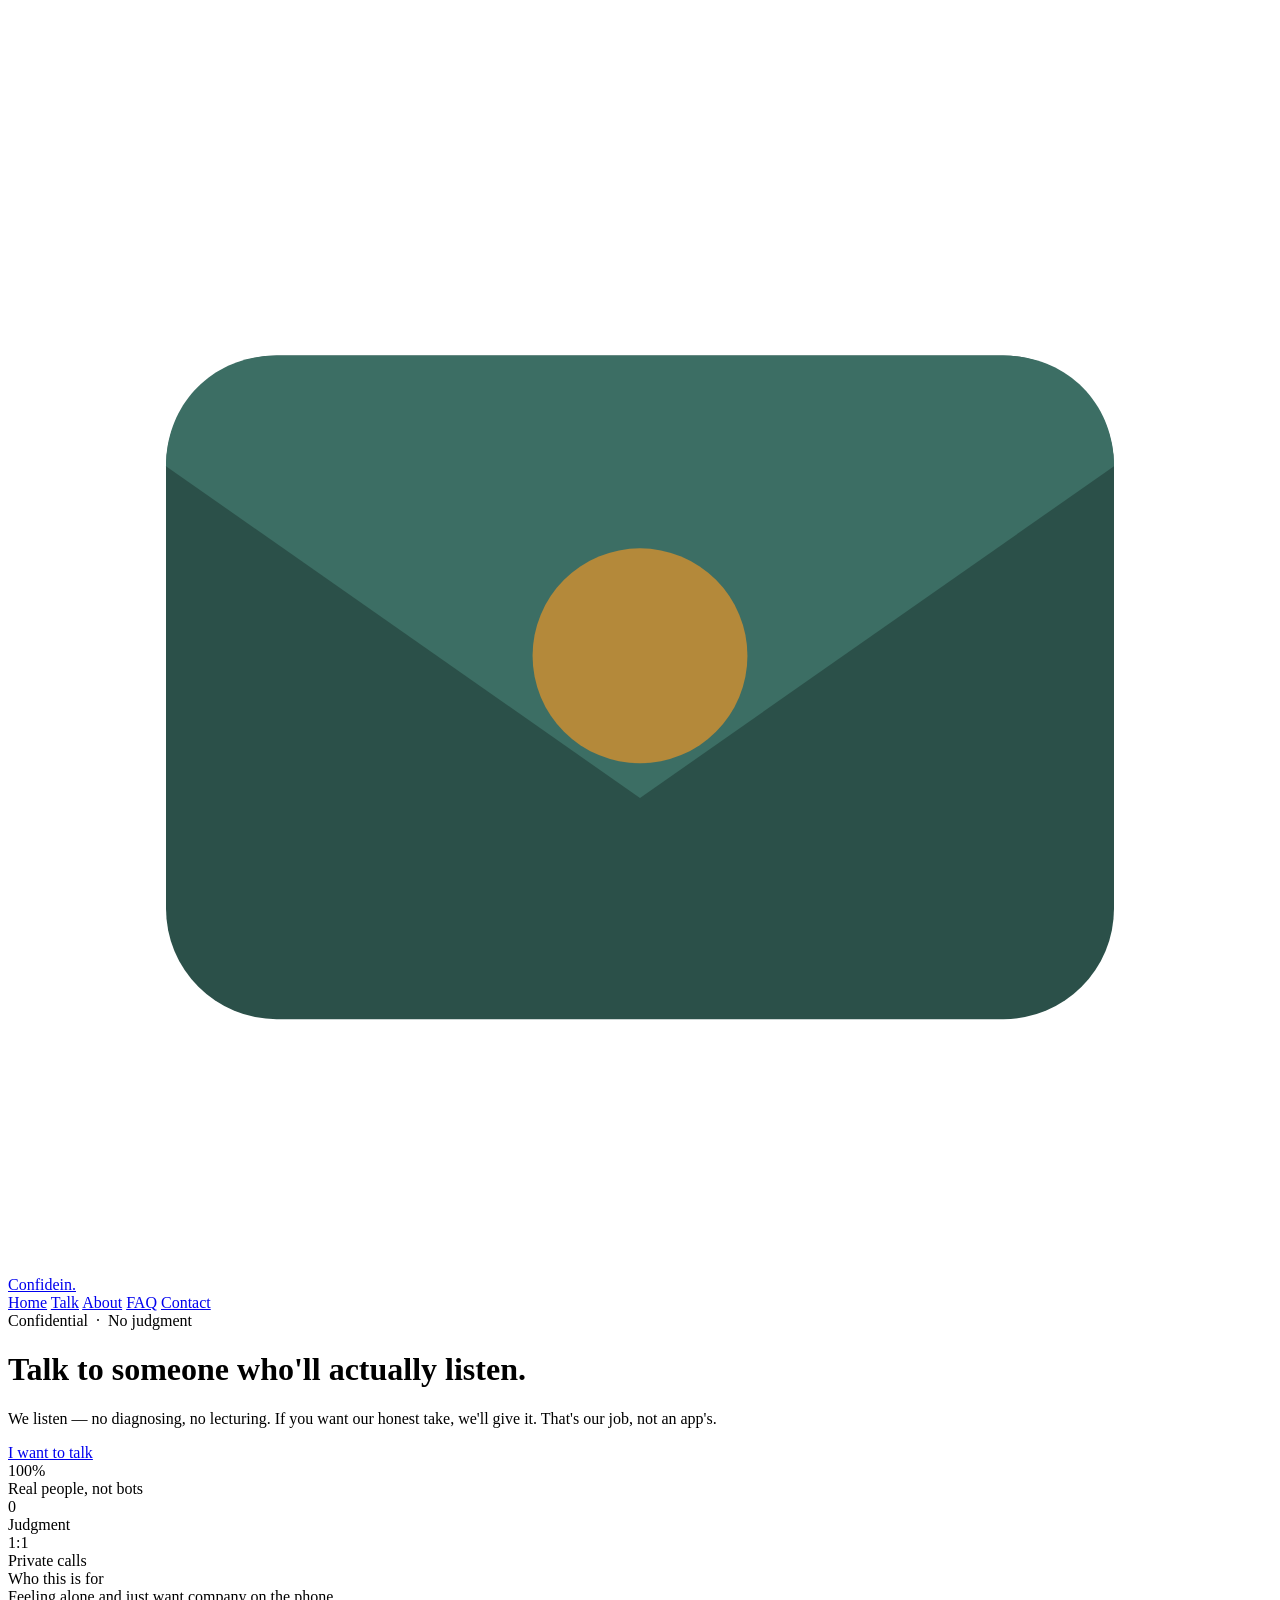
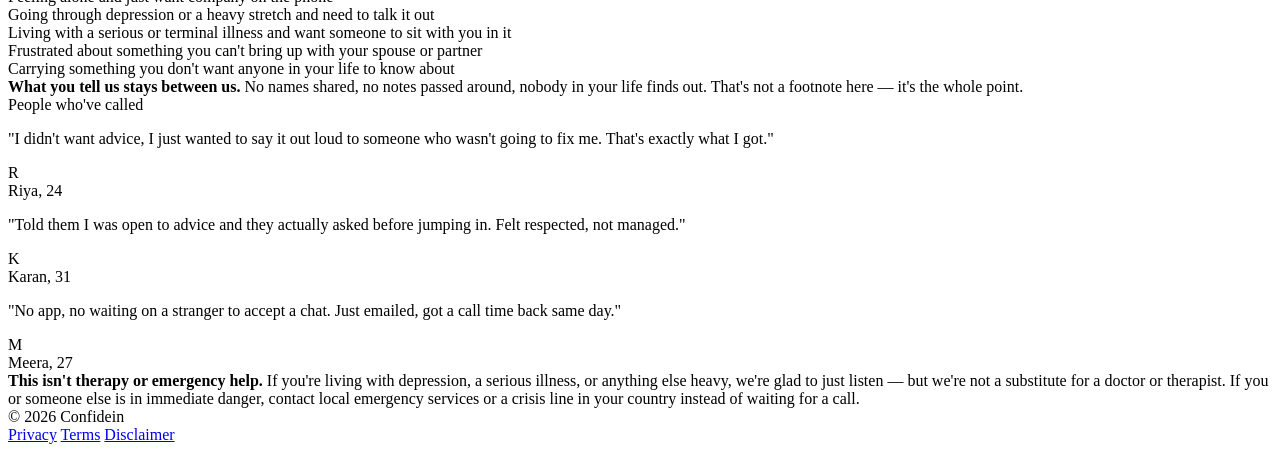
==== index.html @ 50010233 "Add files via upload" ====
<!DOCTYPE html>
<html lang="en">
<head>
  <meta charset="UTF-8">
  <meta name="viewport" content="width=device-width, initial-scale=1">
  <title>Confidein — Talk to someone who'll listen</title>
  <meta name="description" content="A real-person listening service. No bots, no matching apps — reach out and we'll schedule a private call. No judgment, and honest advice only if you ask for it.">
  <link rel="canonical" href="https://anirban32129.github.io/Confidein/">
  <link rel="icon" type="image/svg+xml" href="favicon.svg">
  <link rel="stylesheet" href="css/style.css">
</head>
<body>
<div class="site-shell">

  <header class="site-header">
    <div class="wrap-inner">
      <a href="index.html" class="brand"><svg class="brand-mark" viewBox="0 0 40 40" xmlns="http://www.w3.org/2000/svg" aria-hidden="true"><rect x="5" y="11" width="30" height="21" rx="3.5" fill="#2b5049"/><path d="M5 14.5 L20 25 L35 14.5 L35 14.5 C35 12.5 33.5 11 31.5 11 L8.5 11 C6.5 11 5 12.5 5 14.5 Z" fill="#3c6e64"/><circle class="mark-spark" cx="20" cy="20.5" r="3.4" fill="#b4893a"/></svg><span class="brand-word">Confidein<span>.</span></span></a>
      <nav>
        <a href="index.html" class="active">Home</a>
        <a href="talk.html">Talk</a>
        <a href="about.html">About</a>
        <a href="faq.html">FAQ</a>
        <a href="contact.html">Contact</a>
      </nav>
    </div>
  </header>

  <main>
    <div class="page">
      <div class="hero">
        <div class="eyebrow">Confidential &nbsp;·&nbsp; No judgment</div>
        <h1>Talk to someone who'll actually listen.</h1>
        <p>We listen — no diagnosing, no lecturing. If you want our honest take, we'll give it. That's our job, not an app's.</p>
        <a class="primary-btn" href="talk.html">I want to talk</a>
      </div>

      <div class="trust-strip">
        <div class="trust-item"><div class="n">100%</div><div class="l">Real people, not bots</div></div>
        <div class="trust-item"><div class="n">0</div><div class="l">Judgment</div></div>
        <div class="trust-item"><div class="n">1:1</div><div class="l">Private calls</div></div>
      </div>

      <div class="who-for">
        <div class="testi-label">Who this is for</div>
        <div class="who-grid">
          <div class="who-item">Feeling alone and just want company on the phone</div>
          <div class="who-item">Going through depression or a heavy stretch and need to talk it out</div>
          <div class="who-item">Living with a serious or terminal illness and want someone to sit with you in it</div>
          <div class="who-item">Frustrated about something you can't bring up with your spouse or partner</div>
          <div class="who-item">Carrying something you don't want anyone in your life to know about</div>
        </div>
      </div>

      <div class="confidential-block">
        <b>What you tell us stays between us.</b> No names shared, no notes passed around, nobody in your life finds out. That's not a footnote here — it's the whole point.
      </div>

      <div class="testimonials">
        <div class="testi-label">People who've called</div>
        <div class="testi-card">
          <p>"I didn't want advice, I just wanted to say it out loud to someone who wasn't going to fix me. That's exactly what I got."</p>
          <div class="who"><div class="avatar">R</div><div class="name">Riya, 24</div></div>
        </div>
        <div class="testi-card">
          <p>"Told them I was open to advice and they actually asked before jumping in. Felt respected, not managed."</p>
          <div class="who"><div class="avatar">K</div><div class="name">Karan, 31</div></div>
        </div>
        <div class="testi-card">
          <p>"No app, no waiting on a stranger to accept a chat. Just emailed, got a call time back same day."</p>
          <div class="who"><div class="avatar">M</div><div class="name">Meera, 27</div></div>
        </div>
      </div>

      <div class="safety-note">
        <b>This isn't therapy or emergency help.</b> If you're living with depression, a serious illness, or anything else heavy, we're glad to just listen — but we're not a substitute for a doctor or therapist. If you or someone else is in immediate danger, contact local emergency services or a crisis line in your country instead of waiting for a call.
      </div>
    </div>
  </main>

  <footer class="site-footer">
    <div class="wrap-inner">
      <span>&copy; 2026 Confidein</span>
      <nav>
        <a href="privacy.html">Privacy</a>
        <a href="terms.html">Terms</a>
        <a href="disclaimer.html">Disclaimer</a>
      </nav>
    </div>
  </footer>

</div>
</body>
</html>
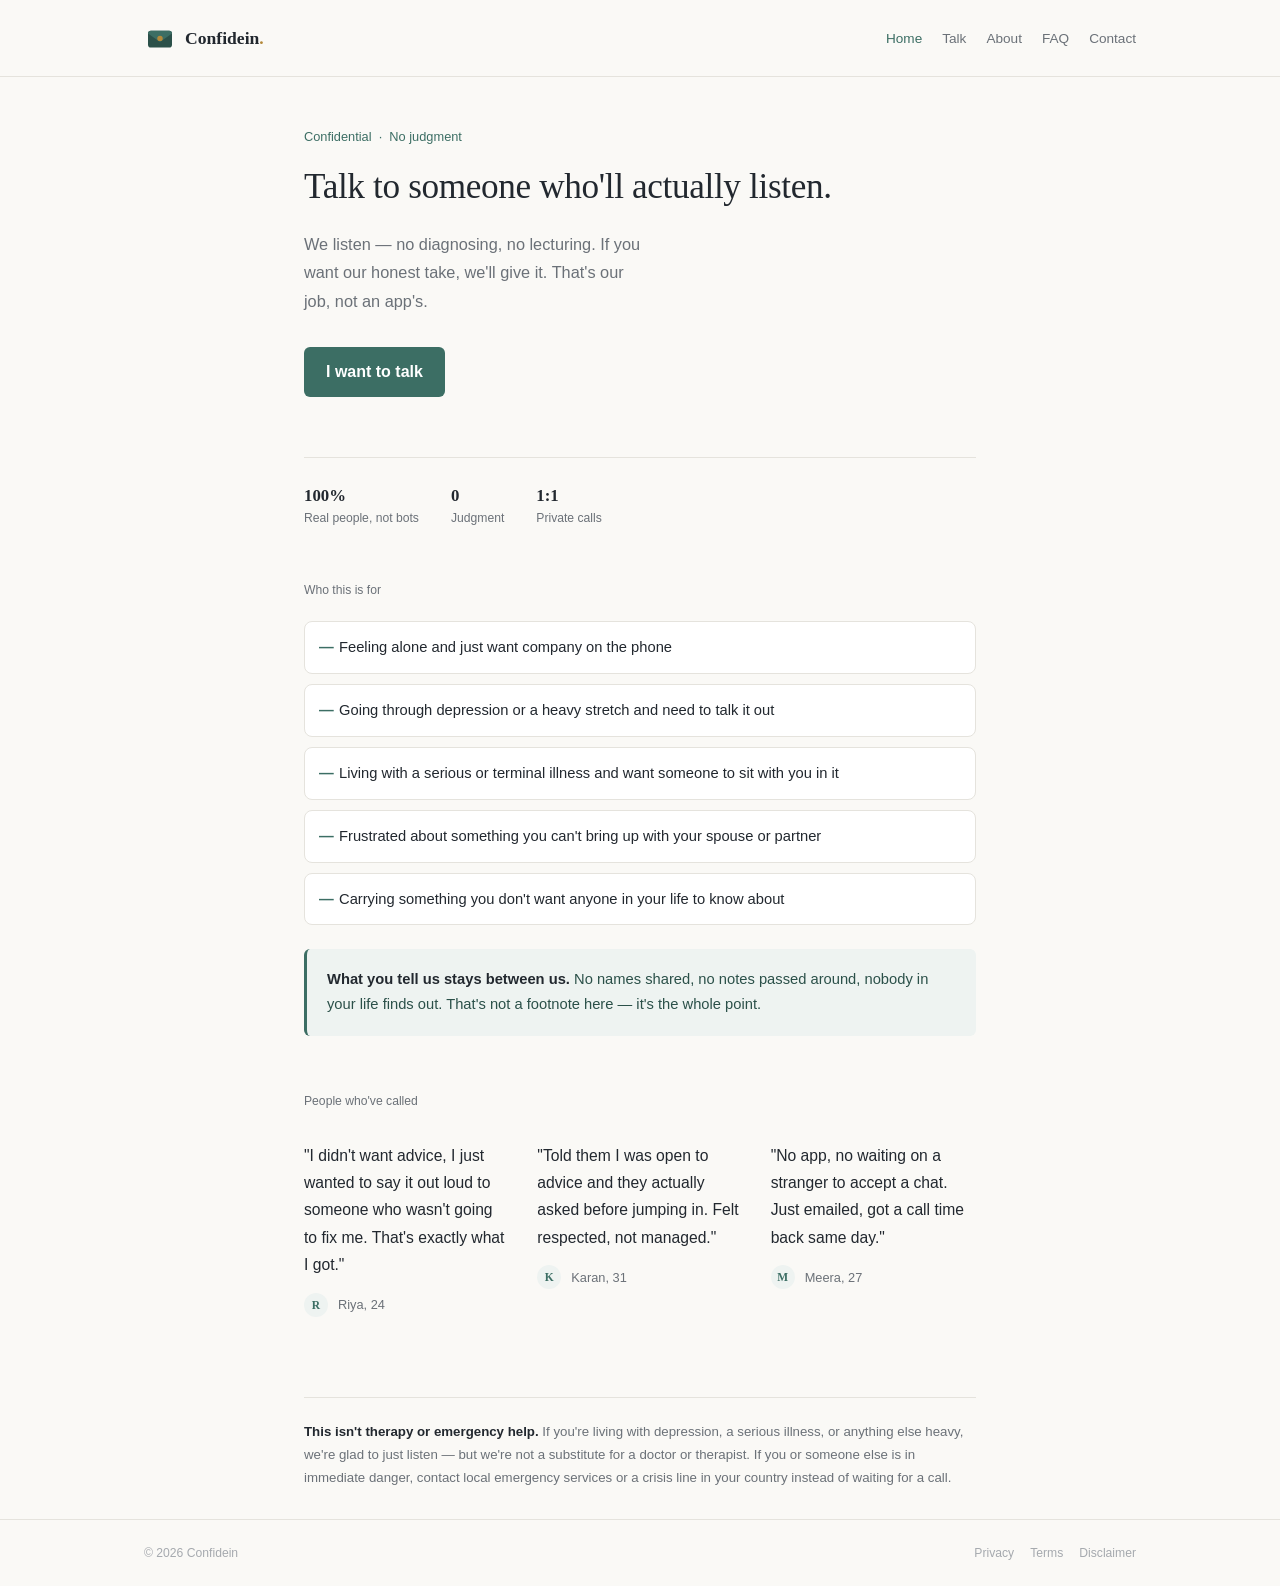
==== commit 7ca44068: "Replace website files" ====
--- a/index.html
+++ b/index.html
@@ -7,7 +7,7 @@
   <meta name="description" content="A real-person listening service. No bots, no matching apps — reach out and we'll schedule a private call. No judgment, and honest advice only if you ask for it.">
   <link rel="canonical" href="https://anirban32129.github.io/Confidein/">
   <link rel="icon" type="image/svg+xml" href="favicon.svg">
-  <link rel="stylesheet" href="css/style.css">
+  <link rel="stylesheet" href="style.css">
 </head>
 <body>
 <div class="site-shell">
--- a/style.css
+++ b/style.css
@@ -0,0 +1,279 @@
+@import url('https://fonts.googleapis.com/css2?family=Lora:wght@500;600&family=Inter:wght@400;500;600&display=swap');
+
+:root{
+  --bg:#faf9f6;
+  --surface:#ffffff;
+  --border:#e5e3dd;
+  --ink:#22282f;
+  --muted:#6b7178;
+  --primary:#3c6e64;
+  --primary-dark:#2b5049;
+  --primary-tint:#eef3f1;
+}
+*{box-sizing:border-box; margin:0; padding:0;}
+body{
+  background:var(--bg);
+  color:var(--ink);
+  font-family:'Inter', sans-serif;
+  min-height:100vh;
+  -webkit-font-smoothing:antialiased;
+}
+h1,h2,h3{ font-family:'Lora', serif; font-weight:500; letter-spacing:-0.01em; color:var(--ink); }
+a{ color:inherit; }
+
+.site-shell{
+  width:100%;
+  background:var(--bg);
+  min-height:100vh;
+  display:flex;
+  flex-direction:column;
+}
+
+.wrap-inner{ max-width:720px; margin:0 auto; padding:0 24px; }
+
+@media (min-width:900px){
+  .wrap-inner, .page{ max-width:1040px; }
+  .who-grid{ display:grid; grid-template-columns:1fr 1fr; gap:12px; }
+  .testimonials{ display:grid; grid-template-columns:repeat(3,1fr); gap:28px; }
+  .testimonials .testi-label{ grid-column:1 / -1; margin-bottom:6px; }
+  .testi-card{ margin-bottom:0; }
+  .hero p{ max-width:52ch; }
+  .content{ max-width:820px; }
+}
+
+/* ---- site header ---- */
+.site-header{ border-bottom:1px solid var(--border); }
+.site-header .wrap-inner{
+  display:flex; align-items:center; justify-content:space-between;
+  padding:22px 24px; flex-wrap:wrap; gap:10px;
+}
+.site-header .brand{ display:flex; align-items:center; gap:9px; font-family:'Lora', serif; font-weight:600; font-size:1.1rem; text-decoration:none; }
+.site-header .brand .brand-mark{ width:32px; height:32px; flex-shrink:0; }
+.brand-mark .mark-spark{
+  transform-box: fill-box;
+  transform-origin: center;
+  animation: sparkPulse 2.4s ease-in-out infinite;
+}
+@keyframes sparkPulse{
+  0%, 100%{ transform:scale(1); opacity:1; }
+  50%{ transform:scale(1.45); opacity:.6; }
+}
+@media (prefers-reduced-motion: reduce){
+  .brand-mark .mark-spark{ animation:none; }
+}
+.site-header .brand-word span{ color:#b4893a; }
+.site-header nav{ display:flex; gap:20px; flex-wrap:wrap; }
+.site-header nav a{ font-size:.85rem; color:var(--muted); text-decoration:none; }
+.site-header nav a:hover, .site-header nav a.active{ color:var(--primary); }
+
+/* ---- main ---- */
+main{ flex:1; }
+.page{ max-width:720px; margin:0 auto; padding:44px 24px 30px; }
+
+/* hero */
+.hero{ padding:8px 0 4px; }
+.eyebrow{ font-size:.8rem; font-weight:500; color:var(--primary); margin-bottom:20px; }
+.hero h1{ font-size:2.2rem; line-height:1.3; margin-bottom:20px; }
+.hero p{ color:var(--muted); font-size:1.02rem; line-height:1.75; max-width:38ch; }
+
+.primary-btn{
+  display:inline-block; margin-top:32px; background:var(--primary); color:#fff; border:none;
+  border-radius:6px; padding:16px 22px; font-size:1rem; font-weight:600; cursor:pointer; font-family:inherit;
+  text-decoration:none; transition:background .15s ease;
+}
+.primary-btn:hover{ background:var(--primary-dark); }
+
+/* trust strip */
+.trust-strip{ display:flex; gap:32px; margin-top:56px; padding-top:28px; border-top:1px solid var(--border); flex-wrap:wrap; }
+.trust-item .n{ font-family:'Lora', serif; font-weight:600; font-size:1.05rem; }
+.trust-item .l{ font-size:.76rem; color:var(--muted); margin-top:4px; line-height:1.4; }
+
+/* who this is for */
+.who-for{ margin-top:56px; }
+.who-grid{ display:flex; flex-direction:column; gap:10px; }
+.who-item{
+  background:var(--surface); border:1px solid var(--border); border-radius:8px;
+  padding:14px 16px; font-size:.92rem; line-height:1.55; color:var(--ink);
+  position:relative; padding-left:34px;
+}
+.who-item::before{
+  content:"—"; position:absolute; left:14px; color:var(--primary); font-weight:600;
+}
+
+/* confidentiality emphasis */
+.confidential-block{
+  margin-top:24px; background:var(--primary-tint); border-left:3px solid var(--primary);
+  border-radius:6px; padding:18px 20px; font-size:.92rem; color:var(--primary-dark); line-height:1.7;
+}
+.confidential-block b{ color:var(--ink); }
+
+/* testimonials */
+.testimonials{ margin-top:58px; }
+.testi-label{ font-size:.76rem; color:var(--muted); font-weight:500; margin-bottom:24px; }
+.testi-card{ margin-bottom:30px; }
+.testi-card p{ font-size:.98rem; line-height:1.75; color:var(--ink); }
+.testi-card .who{ margin-top:14px; display:flex; align-items:center; gap:10px; }
+.testi-card .avatar{
+  width:24px; height:24px; border-radius:50%; background:var(--primary-tint); color:var(--primary);
+  font-family:'Lora', serif; font-weight:600; font-size:.72rem; display:flex; align-items:center; justify-content:center;
+}
+.testi-card .name{ font-size:.8rem; color:var(--muted); }
+
+/* safety note */
+.safety-note{
+  margin-top:50px; padding-top:22px; border-top:1px solid var(--border);
+  font-size:.83rem; color:var(--muted); line-height:1.75;
+}
+.safety-note b{ color:var(--ink); }
+
+/* form */
+label{ display:block; font-size:.83rem; color:var(--muted); font-weight:500; margin-bottom:10px; margin-top:28px; }
+input[type=text]{
+  width:100%; background:var(--surface); border:1px solid var(--border);
+  color:var(--ink); border-radius:6px; padding:14px 15px; font-size:1rem; font-family:inherit;
+}
+input[type=text]:focus{ outline:none; border-color:var(--primary); }
+input[type=text]::placeholder{ color:#a5a9ae; }
+
+.mode-row{ display:flex; flex-direction:column; gap:10px; }
+.mode-opt{
+  background:var(--surface); border:1px solid var(--border); border-radius:8px;
+  padding:16px; cursor:pointer; display:flex; gap:13px; align-items:flex-start;
+}
+.mode-opt.selected{ border-color:var(--primary); background:var(--primary-tint); }
+.mode-opt .radio{ width:16px; height:16px; border-radius:50%; border:1.5px solid #c2c6ca; margin-top:2px; flex-shrink:0; background:#fff; }
+.mode-opt.selected .radio{ border-color:var(--primary); background:var(--primary); box-shadow:inset 0 0 0 3px #fff; }
+.mode-opt .t{ font-size:.95rem; font-weight:600; }
+.mode-opt .d{ font-size:.83rem; color:var(--muted); margin-top:3px; line-height:1.5; }
+
+/* pricing plan cards */
+.plan-opt{
+  background:var(--surface); border:1px solid var(--border); border-radius:8px;
+  padding:16px; cursor:pointer; display:flex; gap:13px; align-items:center;
+}
+.plan-opt.selected{ border-color:var(--primary); background:var(--primary-tint); }
+.plan-opt .radio{ width:16px; height:16px; border-radius:50%; border:1.5px solid #c2c6ca; flex-shrink:0; background:#fff; }
+.plan-opt.selected .radio{ border-color:var(--primary); background:var(--primary); box-shadow:inset 0 0 0 3px #fff; }
+.plan-opt .plan-info{ flex:1; }
+.plan-opt .plan-info .t{ font-size:.95rem; font-weight:600; }
+.plan-opt .price{ font-family:'Lora', serif; font-weight:600; font-size:1.05rem; color:var(--primary); }
+
+input[type=number], input[type=time]{
+  width:100%; background:var(--surface); border:1px solid var(--border);
+  color:var(--ink); border-radius:6px; padding:14px 15px; font-size:1rem; font-family:inherit;
+}
+input[type=number]:focus, input[type=time]:focus{ outline:none; border-color:var(--primary); }
+
+/* frequency pills */
+.freq-row{ display:flex; gap:8px; flex-wrap:wrap; }
+.freq-pill{
+  flex:1; min-width:44px; text-align:center; background:var(--surface); border:1px solid var(--border);
+  border-radius:8px; padding:12px 6px; font-size:.88rem; font-weight:600; color:var(--ink); cursor:pointer;
+}
+.freq-pill.selected{ border-color:var(--primary); background:var(--primary-tint); color:var(--primary-dark); }
+
+/* calendar */
+.cal-box{
+  background:var(--surface); border:1px solid var(--border); border-radius:8px; padding:16px;
+}
+.cal-head{ display:flex; align-items:center; justify-content:space-between; margin-bottom:12px; }
+.cal-month{ font-family:'Lora', serif; font-weight:600; font-size:.98rem; }
+.cal-nav{
+  background:var(--primary-tint); color:var(--primary-dark); border:none; border-radius:6px;
+  width:30px; height:30px; font-size:.95rem; cursor:pointer; font-family:inherit;
+}
+.cal-dow{ display:grid; grid-template-columns:repeat(7,1fr); text-align:center; font-size:.72rem; color:var(--muted); margin-bottom:6px; }
+.cal-grid{ display:grid; grid-template-columns:repeat(7,1fr); gap:4px; }
+.cal-cell{
+  aspect-ratio:1; display:flex; align-items:center; justify-content:center; border-radius:6px;
+  font-size:.85rem; cursor:pointer; color:var(--ink);
+}
+.cal-cell.empty{ cursor:default; }
+.cal-cell.past{ color:#c7cbce; cursor:not-allowed; }
+.cal-cell:not(.empty):not(.past):hover{ background:var(--primary-tint); }
+.cal-cell.selected{ background:var(--primary); color:#fff; font-weight:600; }
+
+/* payment page */
+.pay-summary{
+  margin-top:28px; background:var(--surface); border:1px solid var(--border); border-radius:8px; padding:18px 20px;
+}
+.pay-summary .row{ display:flex; justify-content:space-between; align-items:center; font-size:.92rem; padding:9px 0; }
+.pay-summary .row .k{ color:var(--muted); }
+.pay-summary .row .v{ font-weight:600; }
+.pay-summary .row.total{ border-top:1px solid var(--border); margin-top:4px; padding-top:14px; }
+.pay-summary .row.total .v{ font-family:'Lora', serif; font-size:1.15rem; color:var(--primary); }
+
+.qr-box{
+  margin-top:26px; text-align:center; background:var(--surface); border:1px solid var(--border);
+  border-radius:8px; padding:24px;
+}
+.qr-box img{ display:block; margin:0 auto 14px; border-radius:6px; }
+.qr-box .upi-id{ font-size:.85rem; color:var(--muted); }
+.qr-box .upi-id b{ color:var(--ink); }
+
+.pay-btn{
+  display:block; text-align:center; margin-top:18px; background:var(--primary); color:#fff;
+  border-radius:6px; padding:15px; font-size:.98rem; font-weight:600; text-decoration:none;
+}
+.pay-btn:hover{ background:var(--primary-dark); }
+
+.continue-btn{
+  display:block; text-align:center; margin-top:14px; background:transparent; color:var(--primary);
+  border:1px solid var(--primary); border-radius:6px; padding:14px; font-size:.95rem; font-weight:600; text-decoration:none;
+}
+.continue-btn:hover{ background:var(--primary-tint); }
+.continue-btn[aria-disabled="true"]{ opacity:.45; pointer-events:none; cursor:not-allowed; }
+
+.continue-hint{ margin-top:8px; font-size:.78rem; color:var(--muted); text-align:center; }
+
+.pay-note{ margin-top:22px; font-size:.82rem; color:var(--muted); line-height:1.7; }
+
+.paid-badge{
+  display:none; margin-top:20px; background:var(--primary-tint); color:var(--primary-dark);
+  border-radius:6px; padding:12px 16px; font-size:.85rem; font-weight:500;
+}
+
+
+.guidelines{
+  margin-top:30px; padding-top:18px; border-top:1px solid var(--border);
+  font-size:.85rem; color:var(--muted); line-height:1.75;
+}
+.guidelines b{ color:var(--ink); }
+
+.summary-card{
+  margin-top:28px; background:var(--primary-tint); border-radius:6px; padding:14px 17px; font-size:.85rem; color:var(--primary-dark);
+}
+.summary-card b{ color:var(--ink); }
+
+.contact-card{
+  margin-top:24px; background:var(--surface); border:1px solid var(--border);
+  border-radius:8px; padding:6px 18px;
+}
+.contact-card .row{ display:flex; justify-content:space-between; align-items:center; font-size:.94rem; padding:17px 0; border-top:1px solid var(--border); }
+.contact-card .row:first-of-type{ border-top:none; }
+.contact-card .k{ color:var(--muted); font-weight:500; }
+.contact-card a, .contact-card .v{ color:var(--ink); text-decoration:none; font-weight:500; }
+.contact-card a:hover{ color:var(--primary); }
+
+/* generic content pages (about/faq/privacy/terms/disclaimer) */
+.content h2{ font-size:1.3rem; margin-top:34px; margin-bottom:12px; }
+.content h2:first-child{ margin-top:0; }
+.content p{ color:var(--muted); font-size:.95rem; line-height:1.75; margin-bottom:8px; }
+.content p b{ color:var(--ink); }
+
+.faq-item{ margin-bottom:26px; }
+.faq-item .q{ font-weight:600; font-size:.98rem; margin-bottom:8px; }
+.faq-item .a{ color:var(--muted); font-size:.92rem; line-height:1.7; }
+
+.backlink{ color:var(--muted); font-size:.85rem; text-decoration:none; display:inline-block; margin-bottom:22px; }
+.backlink:hover{ color:var(--ink); }
+
+/* ---- site footer ---- */
+.site-footer{ border-top:1px solid var(--border); margin-top:auto; }
+.site-footer .wrap-inner{
+  display:flex; justify-content:space-between; align-items:center; flex-wrap:wrap; gap:10px;
+  padding:26px 24px; font-size:.76rem; color:#a5a9ae;
+}
+.site-footer nav{ display:flex; gap:16px; flex-wrap:wrap; }
+.site-footer nav a{ color:#a5a9ae; text-decoration:none; }
+.site-footer nav a:hover{ color:var(--muted); }
